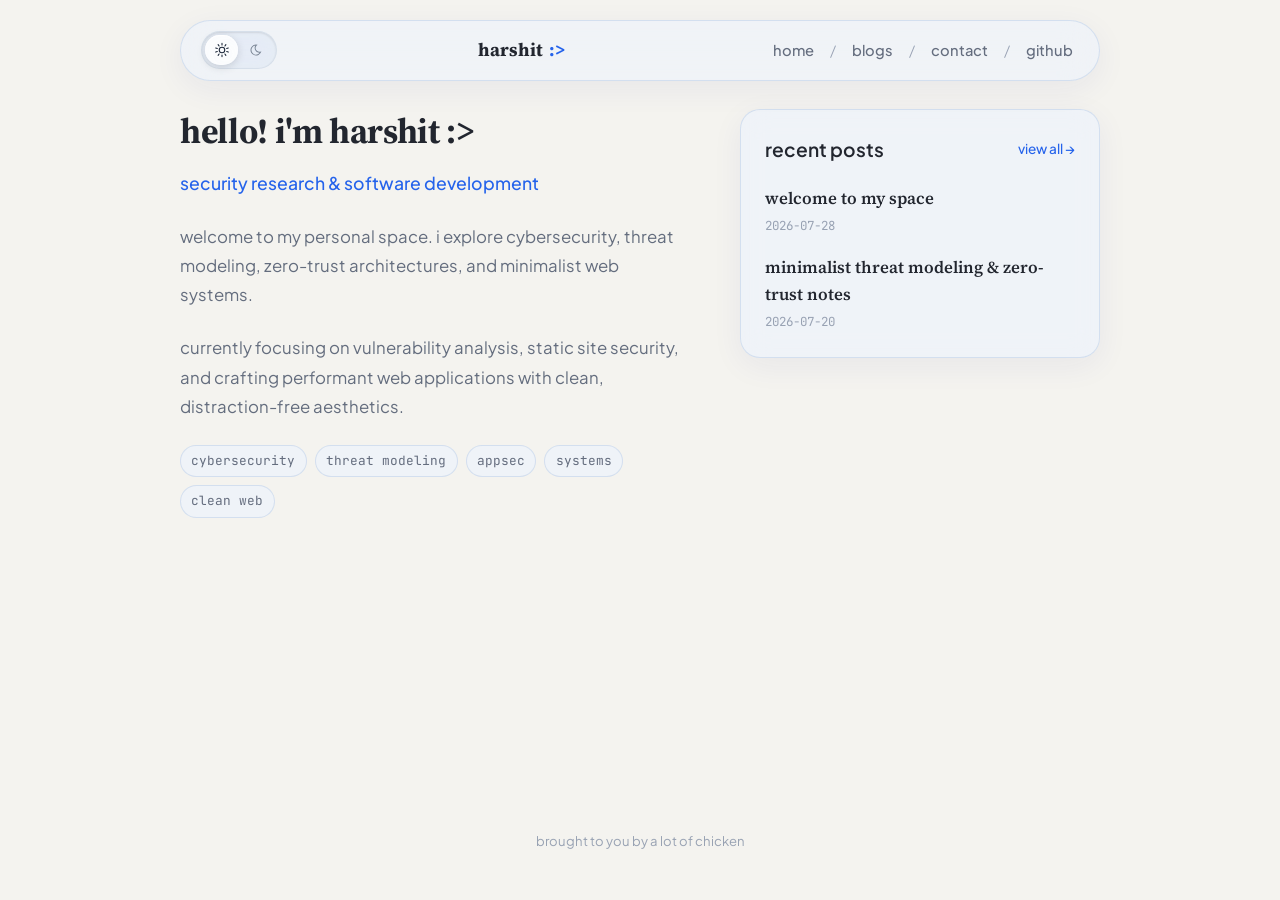
==== index.html @ 4d352e24 "Initial commit: personal website" ====
<!DOCTYPE html>
<html lang="en" data-theme="dark">
<head>
  <meta charset="UTF-8">
  <meta name="viewport" content="width=device-width, initial-scale=1.0">
  <title>harshit — cybersec & development</title>
  <meta name="description" content="personal website of harshit — security research, threat modeling, and minimalist web systems.">
  <link rel="stylesheet" href="assets/css/style.css">
</head>
<body>
  <!-- Canvas for dark mode animated gradient & cursor distortion -->
  <canvas id="bg-canvas"></canvas>

  <!-- Persistent Liquid Glass Header -->
  <div class="header-wrapper">
    <header class="header">
      <!-- 2-State Liquid Glass Theme Switcher -->
      <fieldset class="switcher">
        <legend class="switcher__legend">choose theme</legend>
        <label class="switcher__option">
          <input class="switcher__input" type="radio" name="theme" value="light" aria-label="light mode" />
          <svg class="switcher__icon" xmlns="http://www.w3.org/2000/svg" fill="none" viewBox="0 0 36 36">
            <path fill="var(--switcher-icon-color)" fill-rule="evenodd" d="M18 12a6 6 0 1 1 0 12 6 6 0 0 1 0-12Zm0 2a4 4 0 1 0 0 8 4 4 0 0 0 0-8Z" clip-rule="evenodd"/>
            <path fill="var(--switcher-icon-color)" d="M17 6.038a1 1 0 1 1 2 0v3a1 1 0 0 1-2 0v-3ZM24.244 7.742a1 1 0 1 1 1.618 1.176L24.1 11.345a1 1 0 1 1-1.618-1.176l1.763-2.427ZM29.104 13.379a1 1 0 0 1 .618 1.902l-2.854.927a1 1 0 1 1-.618-1.902l2.854-.927ZM29.722 20.795a1 1 0 0 1-.619 1.902l-2.853-.927a1 1 0 1 1 .618-1.902l2.854.927ZM25.862 27.159a1 1 0 0 1-1.618 1.175l-1.763-2.427a1 1 0 1 1 1.618-1.175l1.763 2.427ZM19 30.038a1 1 0 0 1-2 0v-3a1 1 0 1 1 2 0v3ZM11.755 28.334a1 1 0 0 1-1.618-1.175l1.764-2.427a1 1 0 1 1 1.618 1.175l-1.764 2.427ZM6.896 22.697a1 1 0 1 1-.618-1.902l2.853-.927a1 1 0 1 1 .618 1.902l-2.853.927ZM6.278 15.28a1 1 0 1 1 .618-1.901l2.853.927a1 1 0 1 1-.618 1.902l-2.853-.927ZM10.137 8.918a1 1 0 0 1 1.618-1.176l1.764 2.427a1 1 0 0 1-1.618 1.176l-1.764-2.427Z"/>
          </svg>
        </label>
        <label class="switcher__option">
          <input class="switcher__input" type="radio" name="theme" value="dark" aria-label="dark mode" checked />
          <svg class="switcher__icon" xmlns="http://www.w3.org/2000/svg" fill="none" viewBox="0 0 36 36">
            <path fill="var(--switcher-icon-color)" d="M12.5 8.473a10.968 10.968 0 0 1 8.785-.97 7.435 7.435 0 0 0-3.737 4.672l-.09.373A7.454 7.454 0 0 0 28.732 20.4a10.97 10.97 0 0 1-5.232 7.125l-.497.27c-5.014 2.566-11.175.916-14.234-3.813l-.295-.483C5.53 18.403 7.13 11.93 12.017 8.77l.483-.297Zm4.234.616a8.946 8.946 0 0 0-2.805.883l-.429.234A9 9 0 0 0 10.206 22.5l.241.395A9 9 0 0 0 22.5 25.794l.416-.255a8.94 8.94 0 0 0 2.167-1.99 9.433 9.433 0 0 1-2.782-.313c-5.043-1.352-8.036-6.535-6.686-11.578l.147-.491c.242-.745.573-1.44.972-2.078Z"/>
          </svg>
        </label>
        <div class="switcher__pill"></div>
      </fieldset>

      <!-- Logo -->
      <a href="index.html" class="logo">harshit<span class="logo-dot">:></span></a>

      <!-- Desktop Nav Items -->
      <nav class="desktop-nav">
        <ul class="nav-links">
          <li class="nav-item"><a href="index.html" class="nav-link active">home</a></li>
          <li class="nav-item"><span class="nav-separator">/</span></li>
          <li class="nav-item"><a href="blogs/index.html" class="nav-link">blogs</a></li>
          <li class="nav-item"><span class="nav-separator">/</span></li>
          <li class="nav-item"><a href="contact/index.html" class="nav-link">contact</a></li>
          <li class="nav-item"><span class="nav-separator">/</span></li>
          <li class="nav-item"><a href="https://github.com/hershhitt" target="_blank" rel="noopener noreferrer" class="nav-link">github</a></li>
        </ul>
      </nav>

      <!-- Mobile Hamburger Button -->
      <button class="mobile-nav-toggle" aria-label="toggle navigation menu" aria-expanded="false">
        <svg viewBox="0 0 24 24" fill="none" stroke="currentColor" stroke-width="2">
          <path d="M4 6h16M4 12h16M4 18h16" stroke-linecap="round"/>
        </svg>
      </button>

      <!-- Mobile Nav Dropdown -->
      <div class="mobile-menu">
        <ul class="mobile-nav-list">
          <li class="mobile-nav-item"><a href="index.html" class="nav-link active">home</a></li>
          <li class="mobile-nav-item"><a href="blogs/index.html" class="nav-link">blogs</a></li>
          <li class="mobile-nav-item"><a href="contact/index.html" class="nav-link">contact</a></li>
          <li class="mobile-nav-item"><a href="https://github.com/hershhitt" target="_blank" rel="noopener noreferrer" class="nav-link">github</a></li>
        </ul>
      </div>
    </header>
  </div>

  <!-- Main Content Grid -->
  <main class="main-container">
    <div class="home-grid">
      <!-- Left Column: Bio & Intro -->
      <section class="bio-section">
        <h1 class="bio-title">hello! i'm harshit :></h1>
        <div class="bio-subtitle">security research & software development</div>
        <div class="bio-text">
          <p>
            welcome to my personal space. i explore cybersecurity, threat modeling, zero-trust architectures, and minimalist web systems.
          </p>
          <p>
            currently focusing on vulnerability analysis, static site security, and crafting performant web applications with clean, distraction-free aesthetics.
          </p>
          <div class="tech-pills">
            <span class="pill">cybersecurity</span>
            <span class="pill">threat modeling</span>
            <span class="pill">appsec</span>
            <span class="pill">systems</span>
            <span class="pill">clean web</span>
          </div>
        </div>
      </section>

      <!-- Right Column: Recent Posts Widget -->
      <aside class="recent-posts-card">
        <div class="card-title">
          <span>recent posts</span>
          <a href="blogs/index.html">view all &rarr;</a>
        </div>
        <ul class="post-mini-list" id="recent-posts-list">
          <!-- Populated dynamically via manifest.json in main.js -->
        </ul>
      </aside>
    </div>
  </main>

  <!-- Footer -->
  <footer class="footer">
    brought to you by a lot of chicken
  </footer>

  <!-- SVG Filter for Liquid Glass Switcher -->
  <div style="height:0; width:0; overflow:hidden; position:absolute;">
    <svg>
      <filter id="switcher" primitiveUnits="objectBoundingBox">
        <feImage result="map" width="100%" height="100%" x="0" y="0" href="[data-uri]"/>
        <feGaussianBlur in="SourceGraphic" stdDeviation="0.04" result="blur"/>
        <feDisplacementMap id="disp" in="blur" in2="map" scale="0.5" xChannelSelector="R" yChannelSelector="G"/>
      </filter>
    </svg>
  </div>

  <script src="assets/js/canvas-bg.js"></script>
  <script src="assets/js/main.js"></script>
</body>
</html>
---- assets/css/style.css ----
/* ==========================================================================
   MINIMALIST CYBERSEC / DEV AESTHETIC - LIQUID GLASS STYLESHEET
   ========================================================================== */

@import url('https://fonts.googleapis.com/css2?family=Plus+Jakarta+Sans:wght@400;500;600;700&family=Source+Serif+4:ital,opsz,wght@0,8..60,400;0,8..60,600;0,8..60,700;1,8..60,400&family=JetBrains+Mono:wght@400;500&display=swap');

:root {
  /* Common typography */
  --font-serif: 'Source Serif 4', Georgia, serif;
  --font-sans: 'Plus Jakarta Sans', -apple-system, BlinkMacSystemFont, 'Segoe UI', Roboto, sans-serif;
  --font-mono: 'JetBrains Mono', monospace;

  /* Universal transition curves */
  --ease-glass: cubic-bezier(0.16, 1, 0.3, 1);
}

/* --------------------------------------------------------------------------
   THEME COLOR PALETTES
   -------------------------------------------------------------------------- */
:root[data-theme="light"] {
  --bg-color: #f4f3ef;
  --text-main: #22262f;
  --text-muted: #646d7e;
  --text-dim: #98a2b3;
  --accent: #2563eb;
  --accent-hover: #1d4ed8;

  /* Glassmorphism - Light Mode (Frosted Blue Tint) */
  --glass-bg: rgba(235, 243, 255, 0.55);
  --glass-border: rgba(200, 215, 235, 0.7);
  --glass-highlight: rgba(255, 255, 255, 0.85);
  --glass-shadow: 0 8px 32px 0 rgba(31, 38, 135, 0.06);

  /* Switcher specifics */
  --switcher-bg: rgba(225, 232, 243, 0.65);
  --switcher-pill-bg: rgba(255, 255, 255, 0.85);
  --switcher-icon-color: #334155;
  --switcher-icon-active: #1e293b;
  --switcher-border: rgba(203, 213, 225, 0.6);

  /* Code block */
  --code-bg: rgba(226, 232, 240, 0.6);
  --code-border: rgba(203, 213, 225, 0.5);
  --code-text: #0f172a;
}

:root[data-theme="dark"] {
  --bg-color: #0b0e14;
  --text-main: #e2e8f0;
  --text-muted: #8a95a7;
  --text-dim: #475569;
  --accent: #60a5fa;
  --accent-hover: #93c5fd;

  /* Glassmorphism - Dark Mode (Deep Midnight Transparent Glass) */
  --glass-bg: rgba(13, 17, 26, 0.42);
  --glass-border: rgba(255, 255, 255, 0.09);
  --glass-highlight: rgba(255, 255, 255, 0.15);
  --glass-shadow: 0 8px 32px 0 rgba(0, 0, 0, 0.45);

  /* Switcher specifics */
  --switcher-bg: rgba(15, 23, 42, 0.55);
  --switcher-pill-bg: rgba(255, 255, 255, 0.12);
  --switcher-icon-color: #94a3b8;
  --switcher-icon-active: #f8fafc;
  --switcher-border: rgba(255, 255, 255, 0.12);

  /* Code block */
  --code-bg: rgba(15, 23, 42, 0.7);
  --code-border: rgba(255, 255, 255, 0.08);
  --code-text: #e2e8f0;
}

/* --------------------------------------------------------------------------
   BASE RESETS & TYPOGRAPHY
   -------------------------------------------------------------------------- */
*, *::before, *::after {
  box-sizing: border-box;
  margin: 0;
  padding: 0;
}

html {
  font-size: 16px;
  scroll-behavior: smooth;
}

body {
  font-family: var(--font-sans);
  background-color: var(--bg-color);
  color: var(--text-main);
  line-height: 1.65;
  text-transform: lowercase; /* Universal lowercase rule */
  min-height: 100vh;
  display: flex;
  flex-direction: column;
  position: relative;
  overflow-x: hidden;
  transition: background-color 0.4s ease, color 0.4s ease;
}

/* Exceptions to lowercase for functional code/emails/PGP */
.preserve-case, code, pre, .pgp-block, input, textarea {
  text-transform: none !important;
}

/* Headings use transitional serif */
h1, h2, h3, h4, h5, h6 {
  font-family: var(--font-serif);
  font-weight: 600;
  color: var(--text-main);
  line-height: 1.3;
  margin-bottom: 0.75em;
  letter-spacing: -0.01em;
}

h1 { font-size: 2rem; }
h2 { font-size: 1.5rem; margin-top: 1.5em; }
h3 { font-size: 1.25rem; margin-top: 1.25em; }

p {
  margin-bottom: 1.2em;
  color: var(--text-muted);
}

a {
  color: var(--accent);
  text-decoration: none;
  transition: color 0.2s ease, border-color 0.2s ease;
  border-bottom: 1px solid transparent;
}

a:hover {
  color: var(--accent-hover);
  border-bottom-color: var(--accent-hover);
}

/* Background canvas for dark mode gradient & cursor distortion */
#bg-canvas {
  position: fixed;
  top: 0;
  left: 0;
  width: 100vw;
  height: 100vh;
  z-index: -1;
  pointer-events: none;
  opacity: 0;
  transition: opacity 0.8s ease;
}

:root[data-theme="dark"] #bg-canvas {
  opacity: 1;
}

/* --------------------------------------------------------------------------
   NAVBAR & LIQUID GLASS HEADER
   -------------------------------------------------------------------------- */
.header-wrapper {
  position: sticky;
  top: 1.25rem;
  z-index: 100;
  width: 100%;
  max-width: 960px;
  margin: 0 auto;
  padding: 0 1.25rem;
}

.header {
  display: flex;
  align-items: center;
  justify-content: space-between;
  padding: 0.65rem 1.25rem;
  background: var(--glass-bg);
  backdrop-filter: blur(18px) saturate(180%);
  -webkit-backdrop-filter: blur(18px) saturate(180%);
  border: 1px solid var(--glass-border);
  border-radius: 9999px;
  box-shadow: var(--glass-shadow);
  transition: background 0.4s ease, border-color 0.4s ease, box-shadow 0.4s ease;
}

.logo {
  font-family: var(--font-serif);
  font-weight: 700;
  font-size: 1.15rem;
  color: var(--text-main);
  text-decoration: none;
  display: flex;
  align-items: center;
  gap: 0.35rem;
}

.logo:hover {
  border-bottom-color: transparent;
  opacity: 0.85;
}

.logo-dot {
  color: var(--accent);
}

.nav-links {
  display: flex;
  align-items: center;
  gap: 0.6rem;
  list-style: none;
}

.nav-item {
  display: flex;
  align-items: center;
  gap: 0.6rem;
  font-size: 0.92rem;
  color: var(--text-muted);
}

.nav-separator {
  color: var(--text-dim);
  user-select: none;
  font-weight: 300;
}

.nav-link {
  color: var(--text-muted);
  font-weight: 500;
  padding: 0.2rem 0.4rem;
  border-radius: 6px;
  border-bottom: none;
  transition: color 0.2s ease, opacity 0.2s ease;
}

.nav-link:hover {
  color: var(--text-main);
  border-bottom: none;
}

.nav-link.active {
  color: var(--accent);
  font-weight: 600;
}

/* --------------------------------------------------------------------------
   RE-ENGINEERED 2-STATE LIQUID GLASS SWITCHER
   -------------------------------------------------------------------------- */
.switcher {
  position: relative;
  display: flex;
  align-items: center;
  width: 76px;
  height: 38px;
  padding: 3px;
  border: 1px solid var(--switcher-border);
  border-radius: 9999px;
  background: var(--switcher-bg);
  backdrop-filter: blur(12px);
  -webkit-backdrop-filter: blur(12px);
  margin: 0;
  cursor: pointer;
  user-select: none;
  box-shadow: inset 0 1px 2px rgba(0, 0, 0, 0.1);
  transition: background 0.3s ease, border-color 0.3s ease;
}

.switcher__legend {
  position: absolute;
  width: 1px;
  height: 1px;
  padding: 0;
  margin: -1px;
  overflow: hidden;
  clip: rect(0, 0, 0, 0);
  white-space: nowrap;
  border: 0;
}

.switcher__option {
  position: relative;
  z-index: 2;
  flex: 1;
  height: 100%;
  display: flex;
  align-items: center;
  justify-content: center;
  cursor: pointer;
}

.switcher__input {
  appearance: none;
  -webkit-appearance: none;
  position: absolute;
  opacity: 0;
  width: 0;
  height: 0;
}

.switcher__icon {
  width: 18px;
  height: 18px;
  transition: transform 0.25s ease, opacity 0.25s ease;
  opacity: 0.6;
}

.switcher__icon path {
  fill: var(--switcher-icon-color);
  transition: fill 0.3s ease;
}

.switcher__option:hover .switcher__icon {
  opacity: 0.9;
}

/* 2-State Pill Indicator with Glass & SVG Filter */
.switcher__pill {
  position: absolute;
  top: 3px;
  left: 3px;
  width: 33px;
  height: 30px;
  border-radius: 9999px;
  background: var(--switcher-pill-bg);
  box-shadow: 0 2px 8px rgba(0, 0, 0, 0.15), inset 0 1px 1px var(--glass-highlight);
  backdrop-filter: url(#switcher) blur(8px);
  -webkit-backdrop-filter: blur(8px);
  z-index: 1;
  transition: transform 0.35s var(--ease-glass), background 0.3s ease;
  pointer-events: none;
}

/* Sliding Pill Transforms for 2 Options */
:root[data-theme="light"] .switcher__pill {
  transform: translateX(0px);
}

:root[data-theme="dark"] .switcher__pill {
  transform: translateX(35px);
}

/* Active Icon Highlight */
:root[data-theme="light"] .switcher__option:has(input[value="light"]) .switcher__icon,
:root[data-theme="dark"] .switcher__option:has(input[value="dark"]) .switcher__icon {
  opacity: 1;
  transform: scale(1.1);
}

:root[data-theme="light"] .switcher__option:has(input[value="light"]) .switcher__icon path,
:root[data-theme="dark"] .switcher__option:has(input[value="dark"]) .switcher__icon path {
  fill: var(--switcher-icon-active);
}

/* Mobile Toggle Hamburger */
.mobile-nav-toggle {
  display: none;
  background: transparent;
  border: none;
  color: var(--text-main);
  cursor: pointer;
  padding: 0.4rem;
  border-radius: 8px;
}

.mobile-nav-toggle svg {
  width: 22px;
  height: 22px;
  stroke: var(--text-main);
}

/* Mobile Navigation Dropdown */
.mobile-menu {
  display: none;
  position: absolute;
  top: calc(100% + 0.6rem);
  left: 1.25rem;
  right: 1.25rem;
  background: var(--glass-bg);
  backdrop-filter: blur(20px) saturate(180%);
  -webkit-backdrop-filter: blur(20px) saturate(180%);
  border: 1px solid var(--glass-border);
  border-radius: 18px;
  padding: 1rem 1.25rem;
  box-shadow: var(--glass-shadow);
  z-index: 99;
}

.mobile-menu.open {
  display: block;
  animation: fadeInDown 0.25s var(--ease-glass);
}

.mobile-nav-list {
  list-style: none;
  display: flex;
  flex-direction: column;
  gap: 0.75rem;
}

.mobile-nav-item {
  font-size: 1.05rem;
}

/* --------------------------------------------------------------------------
   PAGE LAYOUT & CONTAINER
   -------------------------------------------------------------------------- */
.main-container {
  flex: 1;
  width: 100%;
  max-width: 960px;
  margin: 0 auto;
  padding: 3rem 1.25rem 4rem 1.25rem;
}

/* --------------------------------------------------------------------------
   HOMEPAGE TWO-COLUMN LAYOUT
   -------------------------------------------------------------------------- */
.home-grid {
  display: grid;
  grid-template-columns: 1.4fr 1fr;
  gap: 3.5rem;
  align-items: start;
}

.bio-section {
  display: flex;
  flex-direction: column;
}

.bio-title {
  font-size: 2.2rem;
  font-weight: 700;
  margin-bottom: 0.4em;
  color: var(--text-main);
}

.bio-subtitle {
  font-size: 1.1rem;
  color: var(--accent);
  font-family: var(--font-sans);
  font-weight: 500;
  margin-bottom: 1.5rem;
}

.bio-text {
  font-size: 1.05rem;
  line-height: 1.75;
  color: var(--text-muted);
}

.bio-text p {
  margin-bottom: 1.4em;
}

.tech-pills {
  display: flex;
  flex-wrap: wrap;
  gap: 0.5rem;
  margin-top: 1rem;
}

.pill {
  font-family: var(--font-mono);
  font-size: 0.8rem;
  padding: 0.25rem 0.65rem;
  border-radius: 9999px;
  background: var(--glass-bg);
  border: 1px solid var(--glass-border);
  color: var(--text-muted);
}

/* Recent Posts Card Widget (Right Column) */
.recent-posts-card {
  background: var(--glass-bg);
  backdrop-filter: blur(14px);
  -webkit-backdrop-filter: blur(14px);
  border: 1px solid var(--glass-border);
  border-radius: 20px;
  padding: 1.5rem;
  box-shadow: var(--glass-shadow);
}

.card-title {
  font-size: 1.2rem;
  font-weight: 600;
  margin-bottom: 1.2rem;
  display: flex;
  align-items: center;
  justify-content: space-between;
}

.card-title a {
  font-size: 0.85rem;
  font-family: var(--font-sans);
  font-weight: 500;
}

.post-mini-list {
  list-style: none;
  display: flex;
  flex-direction: column;
  gap: 1.1rem;
}

.post-mini-item {
  display: flex;
  flex-direction: column;
  gap: 0.2rem;
}

.post-mini-item a {
  font-family: var(--font-serif);
  font-size: 1.05rem;
  color: var(--text-main);
  font-weight: 600;
  border-bottom: none;
}

.post-mini-item a:hover {
  color: var(--accent);
}

.post-mini-date {
  font-size: 0.78rem;
  font-family: var(--font-mono);
  color: var(--text-dim);
}

/* --------------------------------------------------------------------------
   BLOG INDEX & ARTICLES
   -------------------------------------------------------------------------- */
.blog-container, .contact-container, .article-container {
  max-width: 720px;
  margin: 0 auto;
}

.page-header {
  margin-bottom: 2.5rem;
}

.page-title {
  font-size: 2.2rem;
  font-weight: 700;
  margin-bottom: 0.4em;
}

.page-desc {
  font-size: 1.05rem;
  color: var(--text-muted);
}

/* Blog Posts List */
.blog-list {
  list-style: none;
  display: flex;
  flex-direction: column;
  gap: 2rem;
}

.blog-card {
  background: var(--glass-bg);
  backdrop-filter: blur(14px);
  -webkit-backdrop-filter: blur(14px);
  border: 1px solid var(--glass-border);
  border-radius: 18px;
  padding: 1.6rem;
  box-shadow: var(--glass-shadow);
  transition: transform 0.25s var(--ease-glass), border-color 0.25s ease;
}

.blog-card:hover {
  transform: translateY(-2px);
  border-color: var(--accent);
}

.blog-card-meta {
  font-family: var(--font-mono);
  font-size: 0.8rem;
  color: var(--text-dim);
  margin-bottom: 0.5rem;
}

.blog-card-title {
  font-size: 1.4rem;
  margin-bottom: 0.6rem;
}

.blog-card-title a {
  color: var(--text-main);
  border-bottom: none;
}

.blog-card-title a:hover {
  color: var(--accent);
}

.blog-card-summary {
  font-size: 0.95rem;
  color: var(--text-muted);
  margin-bottom: 0;
}

/* Article Styling */
.article {
  font-size: 1.05rem;
  line-height: 1.8;
  color: var(--text-muted);
}

.article h1 {
  font-size: 2.4rem;
  margin-bottom: 0.3em;
}

.article-meta {
  font-family: var(--font-mono);
  font-size: 0.85rem;
  color: var(--text-dim);
  margin-bottom: 2.5rem;
  padding-bottom: 1rem;
  border-bottom: 1px solid var(--glass-border);
}

.article code {
  font-family: var(--font-mono);
  font-size: 0.88rem;
  background: var(--code-bg);
  border: 1px solid var(--code-border);
  padding: 0.15rem 0.4rem;
  border-radius: 5px;
  color: var(--code-text);
}

.article pre {
  background: var(--code-bg);
  border: 1px solid var(--code-border);
  border-radius: 12px;
  padding: 1.25rem;
  overflow-x: auto;
  margin: 1.5rem 0;
}

.article pre code {
  background: none;
  border: none;
  padding: 0;
  border-radius: 0;
}

.article blockquote {
  border-left: 3px solid var(--accent);
  padding-left: 1.25rem;
  margin: 1.5rem 0;
  font-style: italic;
  color: var(--text-main);
}

.article figure {
  margin: 2rem 0;
}

.article figure img {
  width: 100%;
  border-radius: 12px;
  border: 1px solid var(--glass-border);
}

.article figcaption {
  font-size: 0.82rem;
  color: var(--text-dim);
  text-align: center;
  margin-top: 0.5rem;
}

/* --------------------------------------------------------------------------
   CONTACT PAGE
   -------------------------------------------------------------------------- */
.contact-card {
  background: var(--glass-bg);
  backdrop-filter: blur(16px);
  -webkit-backdrop-filter: blur(16px);
  border: 1px solid var(--glass-border);
  border-radius: 20px;
  padding: 2rem;
  box-shadow: var(--glass-shadow);
  display: flex;
  flex-direction: column;
  gap: 1.75rem;
}

.contact-group {
  display: flex;
  flex-direction: column;
  gap: 0.4rem;
}

.contact-label {
  font-size: 0.85rem;
  font-family: var(--font-mono);
  color: var(--text-dim);
  text-transform: lowercase;
}

.contact-value {
  font-size: 1.1rem;
  color: var(--text-main);
  font-weight: 500;
}

.pgp-btn {
  display: inline-flex;
  align-items: center;
  gap: 0.5rem;
  padding: 0.6rem 1.2rem;
  border-radius: 9999px;
  background: var(--glass-bg);
  border: 1px solid var(--glass-border);
  color: var(--text-main);
  font-family: var(--font-mono);
  font-size: 0.9rem;
  cursor: pointer;
  transition: all 0.2s ease;
  width: fit-content;
}

.pgp-btn:hover {
  background: var(--accent);
  color: #ffffff;
  border-color: var(--accent);
  border-bottom: none;
}

/* --------------------------------------------------------------------------
   FOOTER
   -------------------------------------------------------------------------- */
.footer {
  width: 100%;
  max-width: 960px;
  margin: 0 auto;
  padding: 2rem 1.25rem 3rem 1.25rem;
  text-align: center;
  font-size: 0.82rem;
  color: var(--text-dim);
}

/* --------------------------------------------------------------------------
   RESPONSIVE BREAKPOINTS
   -------------------------------------------------------------------------- */
@media (max-width: 860px) {
  .home-grid {
    grid-template-columns: 1fr;
    gap: 2.5rem;
  }
}

@media (max-width: 768px) {
  .header-wrapper {
    top: 0.8rem;
  }

  .header {
    position: relative;
    padding: 0.5rem 1rem;
  }

  /* Rearrange Header for Mobile: Switcher Left, Logo Center, Hamburger Right */
  .header .switcher {
    order: 1;
  }

  .header .logo {
    order: 2;
    margin: 0 auto;
  }

  .header .desktop-nav {
    display: none;
  }

  .mobile-nav-toggle {
    display: block;
    order: 3;
  }

  /* Single Column Mobile Home Page (Drop Right Column) */
  .recent-posts-card {
    display: none;
  }

  .bio-title {
    font-size: 1.8rem;
  }

  .page-title {
    font-size: 1.8rem;
  }
}

@keyframes fadeInDown {
  from {
    opacity: 0;
    transform: translateY(-8px);
  }
  to {
    opacity: 1;
    transform: translateY(0);
  }
}
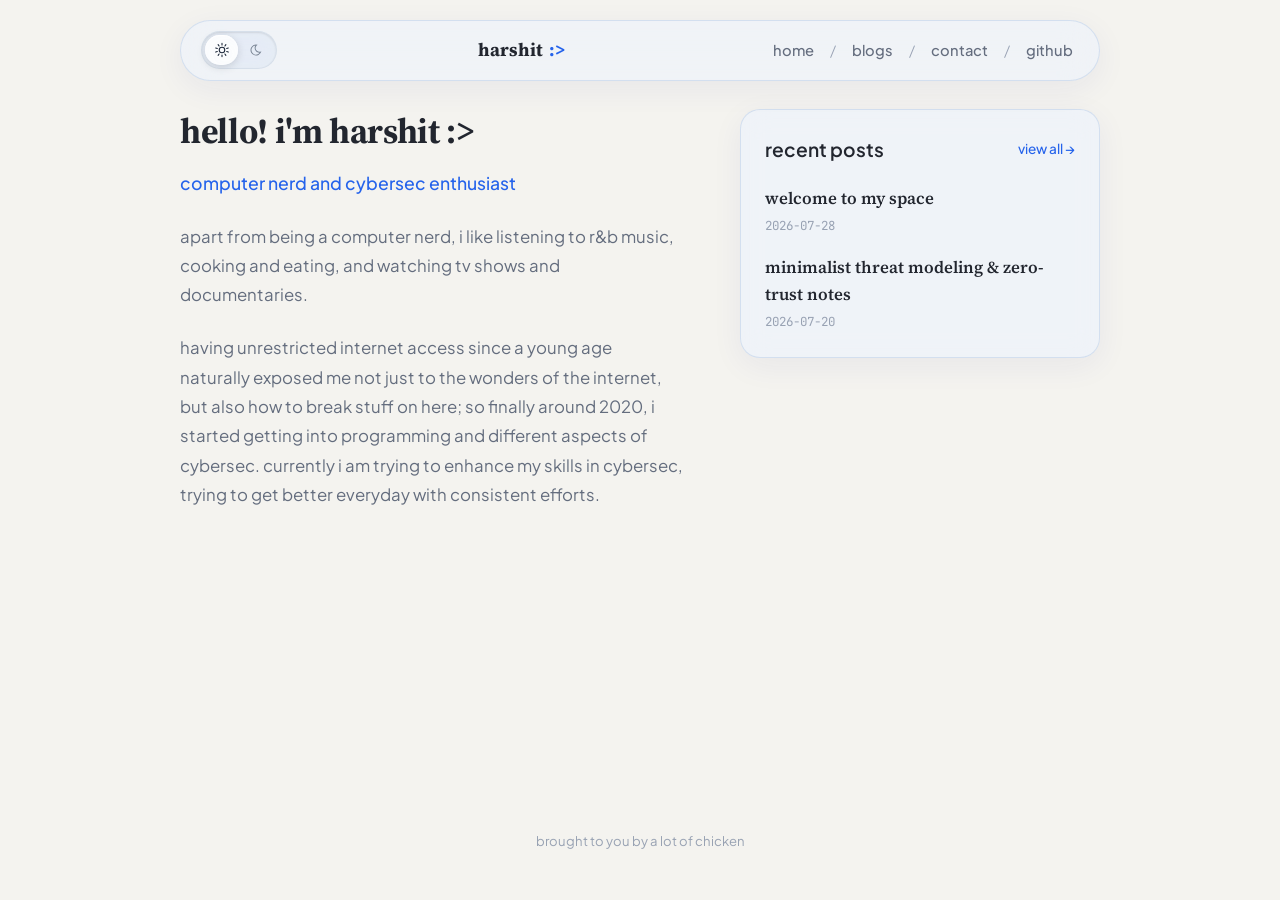
==== commit 809edc07: "Removed Initial files and changed codes" ====
--- a/index.html
+++ b/index.html
@@ -1,12 +1,15 @@
 <!DOCTYPE html>
 <html lang="en" data-theme="dark">
+
 <head>
   <meta charset="UTF-8">
   <meta name="viewport" content="width=device-width, initial-scale=1.0">
   <title>harshit — cybersec & development</title>
-  <meta name="description" content="personal website of harshit — security research, threat modeling, and minimalist web systems.">
+  <meta name="description"
+    content="personal website of harshit — security research, threat modeling, and minimalist web systems.">
   <link rel="stylesheet" href="assets/css/style.css">
 </head>
+
 <body>
   <!-- Canvas for dark mode animated gradient & cursor distortion -->
   <canvas id="bg-canvas"></canvas>
@@ -20,14 +23,17 @@
         <label class="switcher__option">
           <input class="switcher__input" type="radio" name="theme" value="light" aria-label="light mode" />
           <svg class="switcher__icon" xmlns="http://www.w3.org/2000/svg" fill="none" viewBox="0 0 36 36">
-            <path fill="var(--switcher-icon-color)" fill-rule="evenodd" d="M18 12a6 6 0 1 1 0 12 6 6 0 0 1 0-12Zm0 2a4 4 0 1 0 0 8 4 4 0 0 0 0-8Z" clip-rule="evenodd"/>
-            <path fill="var(--switcher-icon-color)" d="M17 6.038a1 1 0 1 1 2 0v3a1 1 0 0 1-2 0v-3ZM24.244 7.742a1 1 0 1 1 1.618 1.176L24.1 11.345a1 1 0 1 1-1.618-1.176l1.763-2.427ZM29.104 13.379a1 1 0 0 1 .618 1.902l-2.854.927a1 1 0 1 1-.618-1.902l2.854-.927ZM29.722 20.795a1 1 0 0 1-.619 1.902l-2.853-.927a1 1 0 1 1 .618-1.902l2.854.927ZM25.862 27.159a1 1 0 0 1-1.618 1.175l-1.763-2.427a1 1 0 1 1 1.618-1.175l1.763 2.427ZM19 30.038a1 1 0 0 1-2 0v-3a1 1 0 1 1 2 0v3ZM11.755 28.334a1 1 0 0 1-1.618-1.175l1.764-2.427a1 1 0 1 1 1.618 1.175l-1.764 2.427ZM6.896 22.697a1 1 0 1 1-.618-1.902l2.853-.927a1 1 0 1 1 .618 1.902l-2.853.927ZM6.278 15.28a1 1 0 1 1 .618-1.901l2.853.927a1 1 0 1 1-.618 1.902l-2.853-.927ZM10.137 8.918a1 1 0 0 1 1.618-1.176l1.764 2.427a1 1 0 0 1-1.618 1.176l-1.764-2.427Z"/>
+            <path fill="var(--switcher-icon-color)" fill-rule="evenodd"
+              d="M18 12a6 6 0 1 1 0 12 6 6 0 0 1 0-12Zm0 2a4 4 0 1 0 0 8 4 4 0 0 0 0-8Z" clip-rule="evenodd" />
+            <path fill="var(--switcher-icon-color)"
+              d="M17 6.038a1 1 0 1 1 2 0v3a1 1 0 0 1-2 0v-3ZM24.244 7.742a1 1 0 1 1 1.618 1.176L24.1 11.345a1 1 0 1 1-1.618-1.176l1.763-2.427ZM29.104 13.379a1 1 0 0 1 .618 1.902l-2.854.927a1 1 0 1 1-.618-1.902l2.854-.927ZM29.722 20.795a1 1 0 0 1-.619 1.902l-2.853-.927a1 1 0 1 1 .618-1.902l2.854.927ZM25.862 27.159a1 1 0 0 1-1.618 1.175l-1.763-2.427a1 1 0 1 1 1.618-1.175l1.763 2.427ZM19 30.038a1 1 0 0 1-2 0v-3a1 1 0 1 1 2 0v3ZM11.755 28.334a1 1 0 0 1-1.618-1.175l1.764-2.427a1 1 0 1 1 1.618 1.175l-1.764 2.427ZM6.896 22.697a1 1 0 1 1-.618-1.902l2.853-.927a1 1 0 1 1 .618 1.902l-2.853.927ZM6.278 15.28a1 1 0 1 1 .618-1.901l2.853.927a1 1 0 1 1-.618 1.902l-2.853-.927ZM10.137 8.918a1 1 0 0 1 1.618-1.176l1.764 2.427a1 1 0 0 1-1.618 1.176l-1.764-2.427Z" />
           </svg>
         </label>
         <label class="switcher__option">
           <input class="switcher__input" type="radio" name="theme" value="dark" aria-label="dark mode" checked />
           <svg class="switcher__icon" xmlns="http://www.w3.org/2000/svg" fill="none" viewBox="0 0 36 36">
-            <path fill="var(--switcher-icon-color)" d="M12.5 8.473a10.968 10.968 0 0 1 8.785-.97 7.435 7.435 0 0 0-3.737 4.672l-.09.373A7.454 7.454 0 0 0 28.732 20.4a10.97 10.97 0 0 1-5.232 7.125l-.497.27c-5.014 2.566-11.175.916-14.234-3.813l-.295-.483C5.53 18.403 7.13 11.93 12.017 8.77l.483-.297Zm4.234.616a8.946 8.946 0 0 0-2.805.883l-.429.234A9 9 0 0 0 10.206 22.5l.241.395A9 9 0 0 0 22.5 25.794l.416-.255a8.94 8.94 0 0 0 2.167-1.99 9.433 9.433 0 0 1-2.782-.313c-5.043-1.352-8.036-6.535-6.686-11.578l.147-.491c.242-.745.573-1.44.972-2.078Z"/>
+            <path fill="var(--switcher-icon-color)"
+              d="M12.5 8.473a10.968 10.968 0 0 1 8.785-.97 7.435 7.435 0 0 0-3.737 4.672l-.09.373A7.454 7.454 0 0 0 28.732 20.4a10.97 10.97 0 0 1-5.232 7.125l-.497.27c-5.014 2.566-11.175.916-14.234-3.813l-.295-.483C5.53 18.403 7.13 11.93 12.017 8.77l.483-.297Zm4.234.616a8.946 8.946 0 0 0-2.805.883l-.429.234A9 9 0 0 0 10.206 22.5l.241.395A9 9 0 0 0 22.5 25.794l.416-.255a8.94 8.94 0 0 0 2.167-1.99 9.433 9.433 0 0 1-2.782-.313c-5.043-1.352-8.036-6.535-6.686-11.578l.147-.491c.242-.745.573-1.44.972-2.078Z" />
           </svg>
         </label>
         <div class="switcher__pill"></div>
@@ -45,14 +51,15 @@
           <li class="nav-item"><span class="nav-separator">/</span></li>
           <li class="nav-item"><a href="contact/index.html" class="nav-link">contact</a></li>
           <li class="nav-item"><span class="nav-separator">/</span></li>
-          <li class="nav-item"><a href="https://github.com/hershhitt" target="_blank" rel="noopener noreferrer" class="nav-link">github</a></li>
+          <li class="nav-item"><a href="https://github.com/harshyeet" target="_blank" rel="noopener noreferrer"
+              class="nav-link">github</a></li>
         </ul>
       </nav>
 
       <!-- Mobile Hamburger Button -->
       <button class="mobile-nav-toggle" aria-label="toggle navigation menu" aria-expanded="false">
         <svg viewBox="0 0 24 24" fill="none" stroke="currentColor" stroke-width="2">
-          <path d="M4 6h16M4 12h16M4 18h16" stroke-linecap="round"/>
+          <path d="M4 6h16M4 12h16M4 18h16" stroke-linecap="round" />
         </svg>
       </button>
 
@@ -62,7 +69,8 @@
           <li class="mobile-nav-item"><a href="index.html" class="nav-link active">home</a></li>
           <li class="mobile-nav-item"><a href="blogs/index.html" class="nav-link">blogs</a></li>
           <li class="mobile-nav-item"><a href="contact/index.html" class="nav-link">contact</a></li>
-          <li class="mobile-nav-item"><a href="https://github.com/hershhitt" target="_blank" rel="noopener noreferrer" class="nav-link">github</a></li>
+          <li class="mobile-nav-item"><a href="https://github.com/hershhitt" target="_blank" rel="noopener noreferrer"
+              class="nav-link">github</a></li>
         </ul>
       </div>
     </header>
@@ -73,22 +81,19 @@
     <div class="home-grid">
       <!-- Left Column: Bio & Intro -->
       <section class="bio-section">
-        <h1 class="bio-title">hello! i'm harshit :></h1>
-        <div class="bio-subtitle">security research & software development</div>
+        <h1 class="bio-title">hello! I'm harshit :></h1>
+        <div class="bio-subtitle">computer nerd and cybersec enthusiast</div>
         <div class="bio-text">
           <p>
-            welcome to my personal space. i explore cybersecurity, threat modeling, zero-trust architectures, and minimalist web systems.
+            apart from being a computer nerd, i like listening to R&B music, cooking and eating, and watching tv shows
+            and documentaries.
           </p>
           <p>
-            currently focusing on vulnerability analysis, static site security, and crafting performant web applications with clean, distraction-free aesthetics.
+            having unrestricted internet access since a young age naturally exposed me not just to the wonders of the
+            internet, but also how to break stuff on here; so finally around 2020, i started getting into programming
+            and different aspects of cybersec. currently i am trying to enhance my skills in cybersec, trying to get
+            better everyday with consistent efforts.
           </p>
-          <div class="tech-pills">
-            <span class="pill">cybersecurity</span>
-            <span class="pill">threat modeling</span>
-            <span class="pill">appsec</span>
-            <span class="pill">systems</span>
-            <span class="pill">clean web</span>
-          </div>
         </div>
       </section>
 
@@ -114,9 +119,10 @@
   <div style="height:0; width:0; overflow:hidden; position:absolute;">
     <svg>
       <filter id="switcher" primitiveUnits="objectBoundingBox">
-        <feImage result="map" width="100%" height="100%" x="0" y="0" href="[data-uri]"/>
-        <feGaussianBlur in="SourceGraphic" stdDeviation="0.04" result="blur"/>
-        <feDisplacementMap id="disp" in="blur" in2="map" scale="0.5" xChannelSelector="R" yChannelSelector="G"/>
+        <feImage result="map" width="100%" height="100%" x="0" y="0"
+          href="[data-uri]" />
+        <feGaussianBlur in="SourceGraphic" stdDeviation="0.04" result="blur" />
+        <feDisplacementMap id="disp" in="blur" in2="map" scale="0.5" xChannelSelector="R" yChannelSelector="G" />
       </filter>
     </svg>
   </div>
@@ -124,4 +130,5 @@
   <script src="assets/js/canvas-bg.js"></script>
   <script src="assets/js/main.js"></script>
 </body>
-</html>
+
+</html>
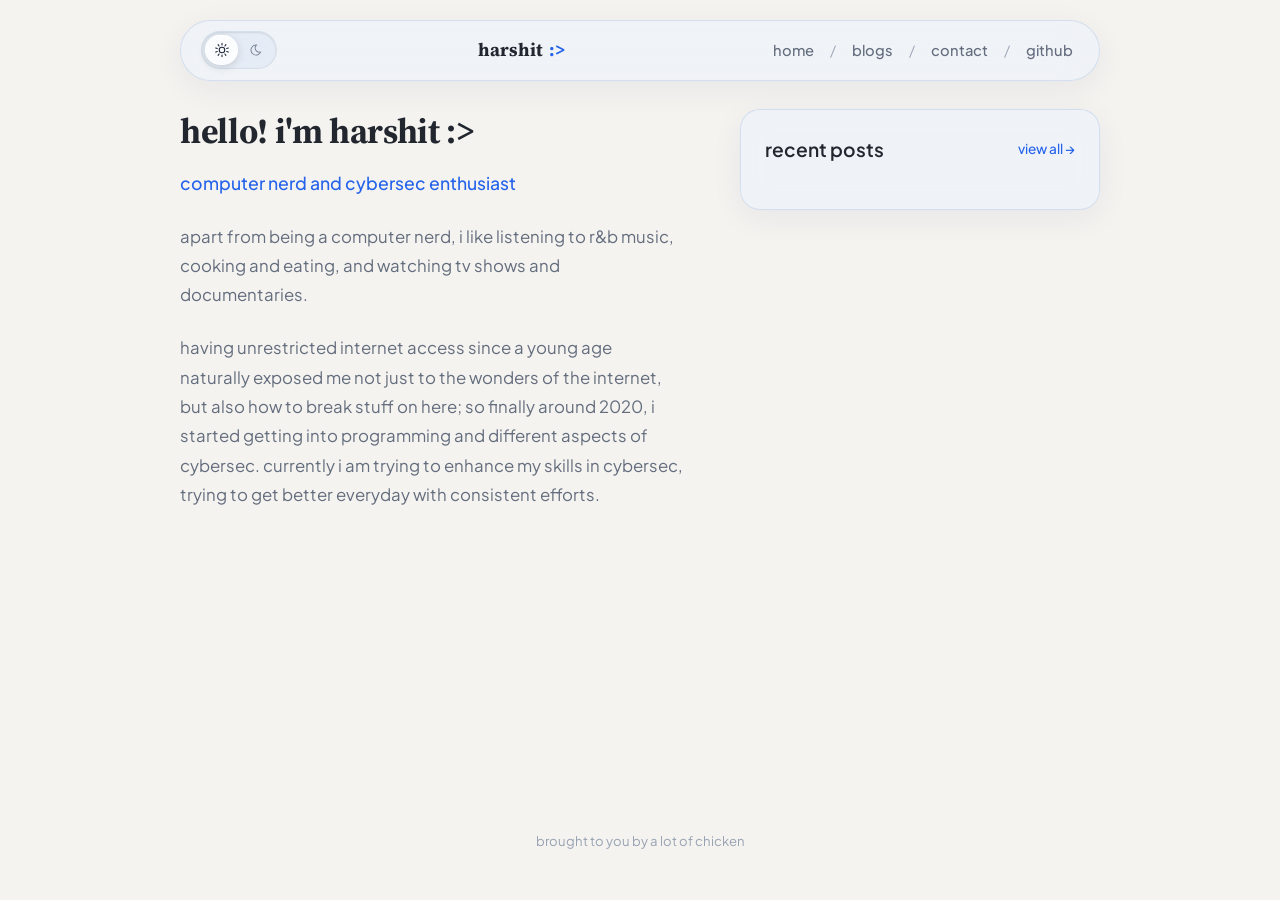
==== commit c37ec6ea: "Update index.html" ====
--- a/index.html
+++ b/index.html
@@ -69,7 +69,7 @@
           <li class="mobile-nav-item"><a href="index.html" class="nav-link active">home</a></li>
           <li class="mobile-nav-item"><a href="blogs/index.html" class="nav-link">blogs</a></li>
           <li class="mobile-nav-item"><a href="contact/index.html" class="nav-link">contact</a></li>
-          <li class="mobile-nav-item"><a href="https://github.com/hershhitt" target="_blank" rel="noopener noreferrer"
+          <li class="mobile-nav-item"><a href="https://github.com/harshyeet" target="_blank" rel="noopener noreferrer"
               class="nav-link">github</a></li>
         </ul>
       </div>
@@ -131,4 +131,4 @@
   <script src="assets/js/main.js"></script>
 </body>
 
-</html>+</html>
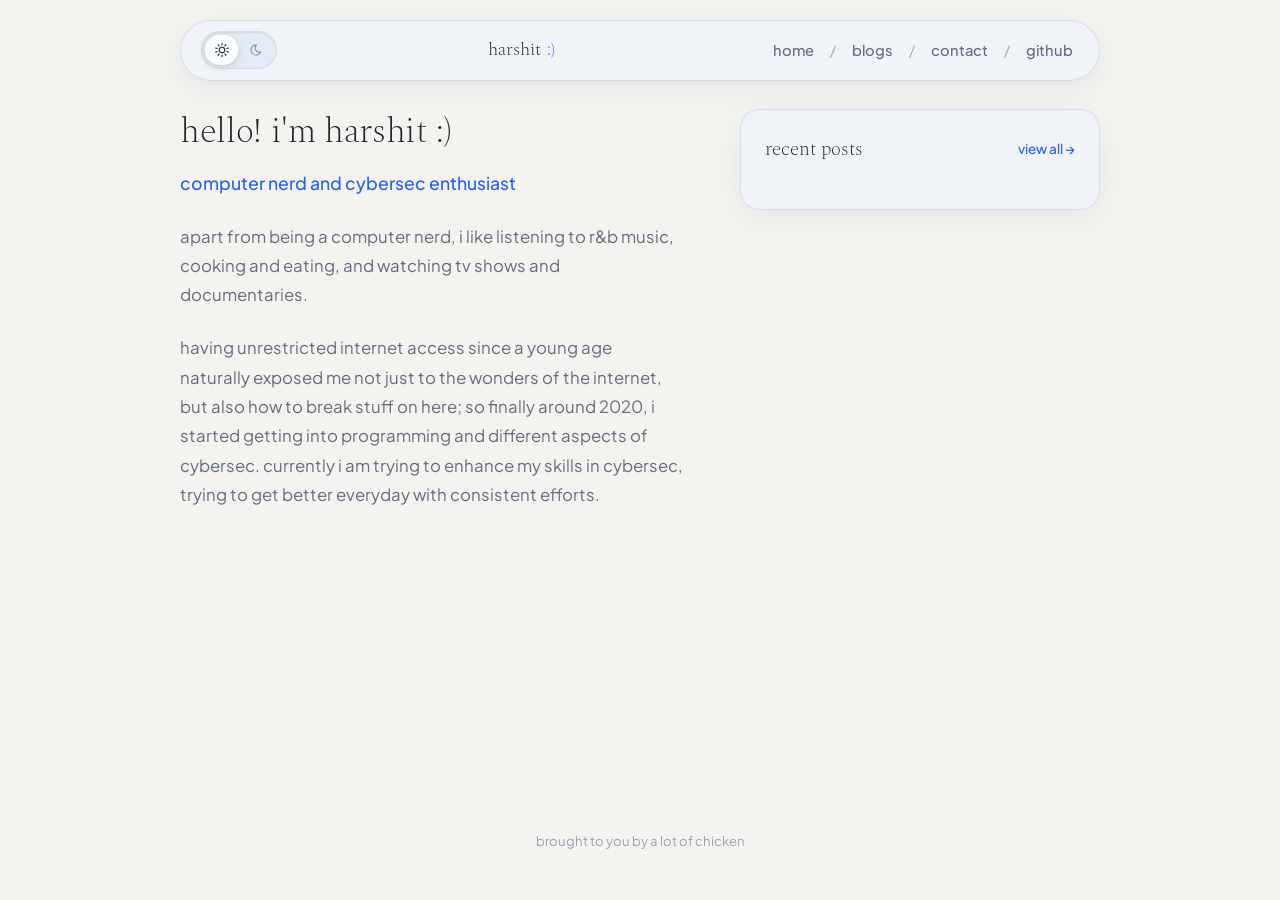
==== commit 1718963d: "Update site title and logo font to Spectral 200 ExtraLight" ====
--- a/index.html
+++ b/index.html
@@ -7,7 +7,10 @@
   <title>harshit — cybersec & development</title>
   <meta name="description"
     content="personal website of harshit — security research, threat modeling, and minimalist web systems.">
-  <link rel="stylesheet" href="assets/css/style.css">
+  <link rel="preconnect" href="https://fonts.googleapis.com">
+  <link rel="preconnect" href="https://fonts.gstatic.com" crossorigin>
+  <link href="https://fonts.googleapis.com/css2?family=Spectral:ital,wght@0,200;0,300;0,400;0,500;0,600;0,700;0,800;1,200;1,300;1,400;1,500;1,600;1,700;1,800&display=swap" rel="stylesheet">
+  <link rel="stylesheet" href="assets/css/style.css?v=2">
 </head>
 
 <body>
@@ -40,7 +43,7 @@
       </fieldset>
 
       <!-- Logo -->
-      <a href="index.html" class="logo">harshit<span class="logo-dot">:></span></a>
+      <a href="index.html" class="logo">harshit<span class="logo-dot">:)</span></a>
 
       <!-- Desktop Nav Items -->
       <nav class="desktop-nav">
@@ -81,7 +84,7 @@
     <div class="home-grid">
       <!-- Left Column: Bio & Intro -->
       <section class="bio-section">
-        <h1 class="bio-title">hello! I'm harshit :></h1>
+        <h1 class="bio-title">hello! I'm harshit :)</h1>
         <div class="bio-subtitle">computer nerd and cybersec enthusiast</div>
         <div class="bio-text">
           <p>
--- a/assets/css/style.css
+++ b/assets/css/style.css
@@ -2,11 +2,12 @@
    MINIMALIST CYBERSEC / DEV AESTHETIC - LIQUID GLASS STYLESHEET
    ========================================================================== */
 
-@import url('https://fonts.googleapis.com/css2?family=Plus+Jakarta+Sans:wght@400;500;600;700&family=Source+Serif+4:ital,opsz,wght@0,8..60,400;0,8..60,600;0,8..60,700;1,8..60,400&family=JetBrains+Mono:wght@400;500&display=swap');
+@import url('https://fonts.googleapis.com/css2?family=Spectral:ital,wght@0,200;0,300;0,400;0,500;0,600;0,700;0,800;1,200;1,300;1,400;1,500;1,600;1,700;1,800&family=Plus+Jakarta+Sans:wght@400;500;600;700&family=Source+Serif+4:ital,opsz,wght@0,8..60,400;0,8..60,600;0,8..60,700;1,8..60,400&family=JetBrains+Mono:wght@400;500&display=swap');
 
 :root {
   /* Common typography */
-  --font-serif: 'Source Serif 4', Georgia, serif;
+  --font-title: 'Spectral', 'Source Serif 4', Georgia, serif;
+  --font-serif: 'Spectral', 'Source Serif 4', Georgia, serif;
   --font-sans: 'Plus Jakarta Sans', -apple-system, BlinkMacSystemFont, 'Segoe UI', Roboto, sans-serif;
   --font-mono: 'JetBrains Mono', monospace;
 
@@ -106,8 +107,8 @@
 
 /* Headings use transitional serif */
 h1, h2, h3, h4, h5, h6 {
-  font-family: var(--font-serif);
-  font-weight: 600;
+  font-family: var(--font-title);
+  font-weight: 200;
   color: var(--text-main);
   line-height: 1.3;
   margin-bottom: 0.75em;
@@ -180,8 +181,8 @@
 }
 
 .logo {
-  font-family: var(--font-serif);
-  font-weight: 700;
+  font-family: var(--font-title);
+  font-weight: 200;
   font-size: 1.15rem;
   color: var(--text-main);
   text-decoration: none;
@@ -424,8 +425,9 @@
 }
 
 .bio-title {
+  font-family: var(--font-title);
   font-size: 2.2rem;
-  font-weight: 700;
+  font-weight: 200;
   margin-bottom: 0.4em;
   color: var(--text-main);
 }
@@ -477,8 +479,9 @@
 }
 
 .card-title {
+  font-family: var(--font-title);
   font-size: 1.2rem;
-  font-weight: 600;
+  font-weight: 200;
   margin-bottom: 1.2rem;
   display: flex;
   align-items: center;
@@ -505,10 +508,10 @@
 }
 
 .post-mini-item a {
-  font-family: var(--font-serif);
+  font-family: var(--font-title);
   font-size: 1.05rem;
   color: var(--text-main);
-  font-weight: 600;
+  font-weight: 200;
   border-bottom: none;
 }
 
@@ -535,8 +538,9 @@
 }
 
 .page-title {
+  font-family: var(--font-title);
   font-size: 2.2rem;
-  font-weight: 700;
+  font-weight: 200;
   margin-bottom: 0.4em;
 }
 
@@ -577,7 +581,9 @@
 }
 
 .blog-card-title {
+  font-family: var(--font-title);
   font-size: 1.4rem;
+  font-weight: 200;
   margin-bottom: 0.6rem;
 }
 
@@ -604,7 +610,9 @@
 }
 
 .article h1 {
+  font-family: var(--font-title);
   font-size: 2.4rem;
+  font-weight: 200;
   margin-bottom: 0.3em;
 }
 
